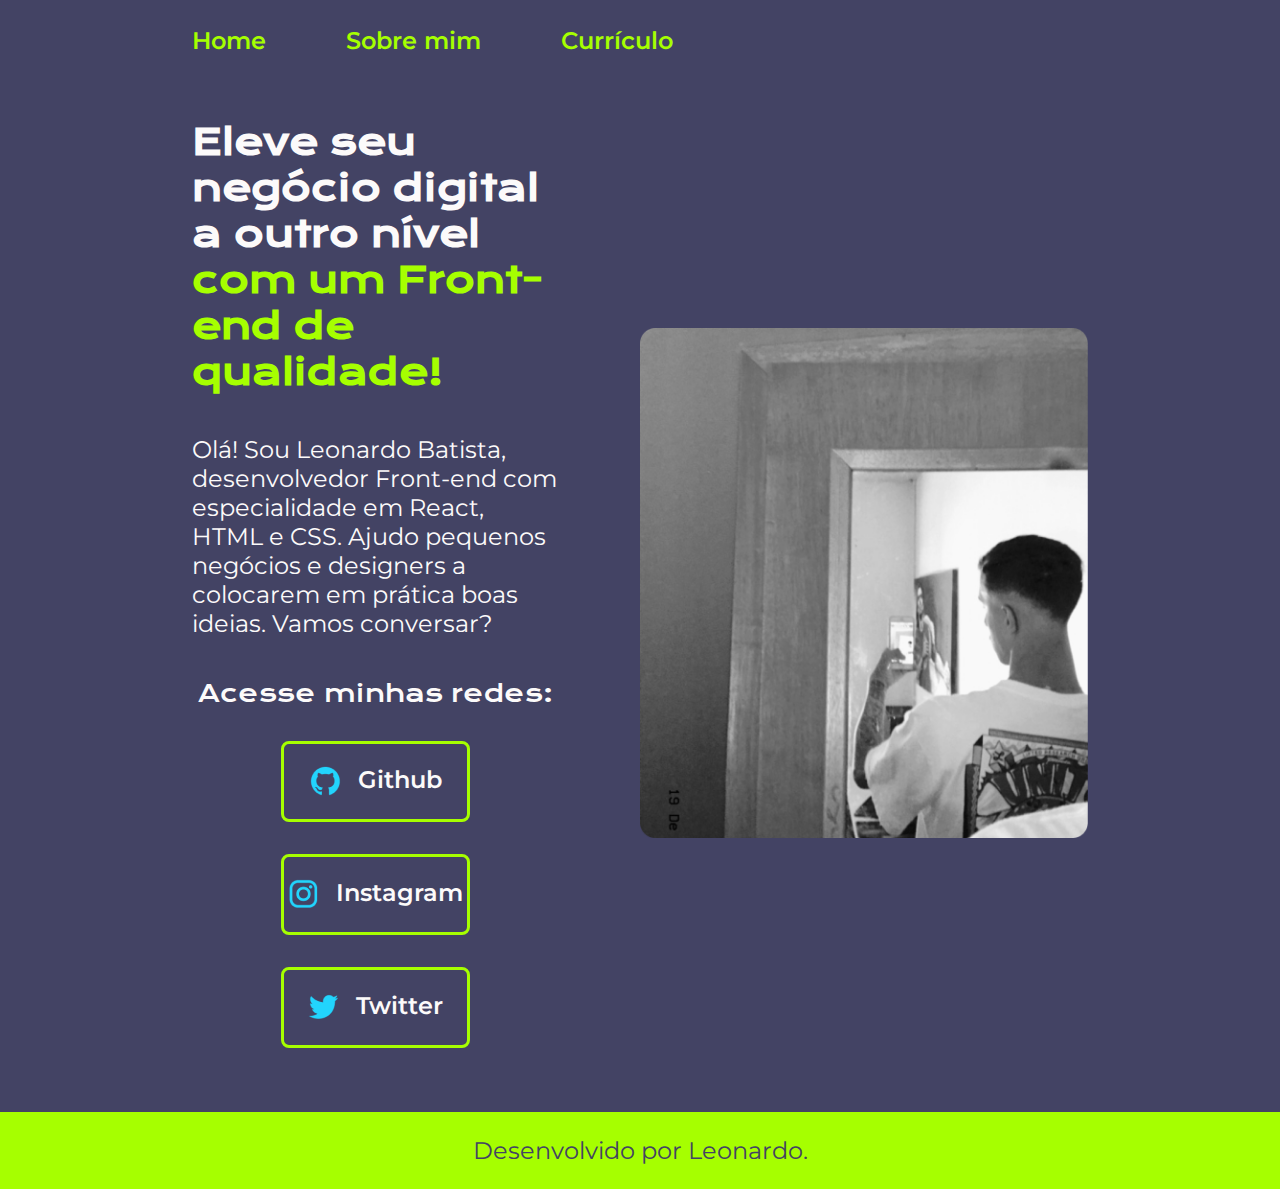
==== index.html @ c2f0f53d "Add files via upload" ====
<!DOCTYPE html>
<html lang="pt-br">

<head>
  <meta charset="UTF-8">
  <meta http-equiv="X-UA-Compatible" content="IE=edge">
  <meta name="viewport" content="width=device-width, initial-scale=1.0">
  <title>Home</title>
  <link rel="stylesheet" href="./styles/style.css">
</head>
<body>
  <header class="cabeçalho">
    <nav class="cabeçalho__menu">
      <a class="cabeçalho__menu__link" href="index.html">Home</a>
      <a class="cabeçalho__menu__link" href="about.html">Sobre mim</a>
      <a class="cabeçalho__menu__link" href="curriculo.html">Currículo</a>
    </nav>
  </header>
    <main class="apresentaçao">
      <section class="apresentaçao__conteudo">
        <h1 class="apresentaçao__conteudo__titulo">Eleve seu negócio digital a outro nível <strong class="titulo-destaque">com um Front-end de qualidade!</strong></h1>
        <p class="apresentaçao__conteudo__texto">Olá! Sou Leonardo Batista, desenvolvedor Front-end com especialidade em React, HTML e CSS. Ajudo pequenos negócios e designers a colocarem em prática boas ideias. Vamos conversar?</p>
          <div class="apresentaçao__links">
            <h2 class="apresentaçao__links__subtitulo">Acesse minhas redes:</h2>
            <a class="apresentaçao__links__navegaçao" href="https://github.com/batistataleo1">
             <img src="./assets/github.png">
              Github
            </a>
            <a class="apresentaçao__links__navegaçao" href="https://instagram.com/batistaleo1_">
              <img src="./assets/insta.png">
               Instagram
             </a>
             <a class="apresentaçao__links__navegaçao" href="https://twitter.com/leleo_03">
              <img src="./assets/twitter.png">
               Twitter
             </a>
          </div>
      </section>
        <img class="apresentaçao__imagem" src="./assets/foto.png" alt="Foto do Leonardo programando">
    </main>
  <footer class="rodape">
    <p>Desenvolvido por Leonardo.</p>
  </footer>
</body>
</html>
---- styles/style.css ----
@import url('https://fonts.googleapis.com/css2?family=Krona+One&family=Montserrat:wght@400;600&display=swap');

:root {
    --cor-primaria: #434364;
    --cor-secundaria: #fcfafa;
    --cor-terciaria: #a6ff00;

    --fonte-principal: 'Krona One', sans-serif;
    --fonte-secundaria: 'Montserrat', sans-serif;
}

* {
    margin: 0;
    padding: 0;
}
body {
    /* height: 100vh; */
    box-sizing: border-box;
    background-color: var(--cor-primaria);
    color: #fcfafa;
}
.cabeçalho {
    padding: 2% 0 0 15%;
}
.cabeçalho__menu {
    display: flex;
    gap: 80px;
}
.cabeçalho__menu__link{
    font-family: var(--fonte-secundaria);
    font-size: 1.5rem;
    font-weight: 600;
    color: var(--cor-terciaria);
    text-decoration: none;
}
.apresentaçao {
    padding: 5% 15%;
    display: flex;
    align-items: center;
    justify-content: space-between;
    gap: 82px;
}
.apresentaçao__conteudo {
    width: 50%;
    display: flex;
    flex-direction: column;
    gap: 40px;
}
.apresentaçao__conteudo__titulo {
    font-size: 2.25rem;
    font-family: var(--fonte-principal);
}
.titulo-destaque {
    color: var(--cor-terciaria);
}
.apresentaçao__conteudo__texto {
    font-size: 1.5rem;
    font-family: var(--fonte-secundaria);
}
.apresentaçao__links {
    display: flex;
    flex-direction: column;
    align-items: center;
    justify-content: space-between;
    gap: 32px;
}
.apresentaçao__links__subtitulo {
    font-family: var(--fonte-principal);
    font-weight: 400;
    font-size: 1.5rem;
}
.apresentaçao__links__navegaçao {
    /* background-color: #a6ff00; */
    display: flex;
    justify-content: center;
    gap: 16px;
    border: 3px solid var(--cor-terciaria);
    width: 50%;
    text-align: center;
    border-radius: 8px;
    font-size: 1.5rem;
    font-weight: 600;
    padding: 21.5px 0;
    text-decoration: none;
    color: var(--cor-secundaria);
    font-family: var(--fonte-secundaria);
}
.apresentaçao__links__navegaçao:hover {
    background-color: var(--cor-terciaria);
    transform: scale(0.8);
    transform: scale(0.8);
    transform: scale(0.8);
    transition: 1.5s;
}
.apresentaçao__imagem {
    width: 50%;
}
.rodape {
    padding: 24px;
    color: var(--cor-primaria);
    background-color: var(--cor-terciaria);
    text-align: center;
    font-family: var(--fonte-secundaria);
    font-size: 1.5rem;
    font-weight: 400;
}
.apresentaçao__conteudo__texto a{
    text-decoration: none;
    color: var(--cor-terciaria);
}

@media (max-width: 1200px) {
    .cabeçalho {
        padding: 10%;
    }
    .cabeçalho__menu {
        justify-content: center;
    }
    .apresentaçao {
        flex-direction: column-reverse;
        padding: 5%;
    }
    .apresentaçao__conteudo {
        width: auto;
    }
}
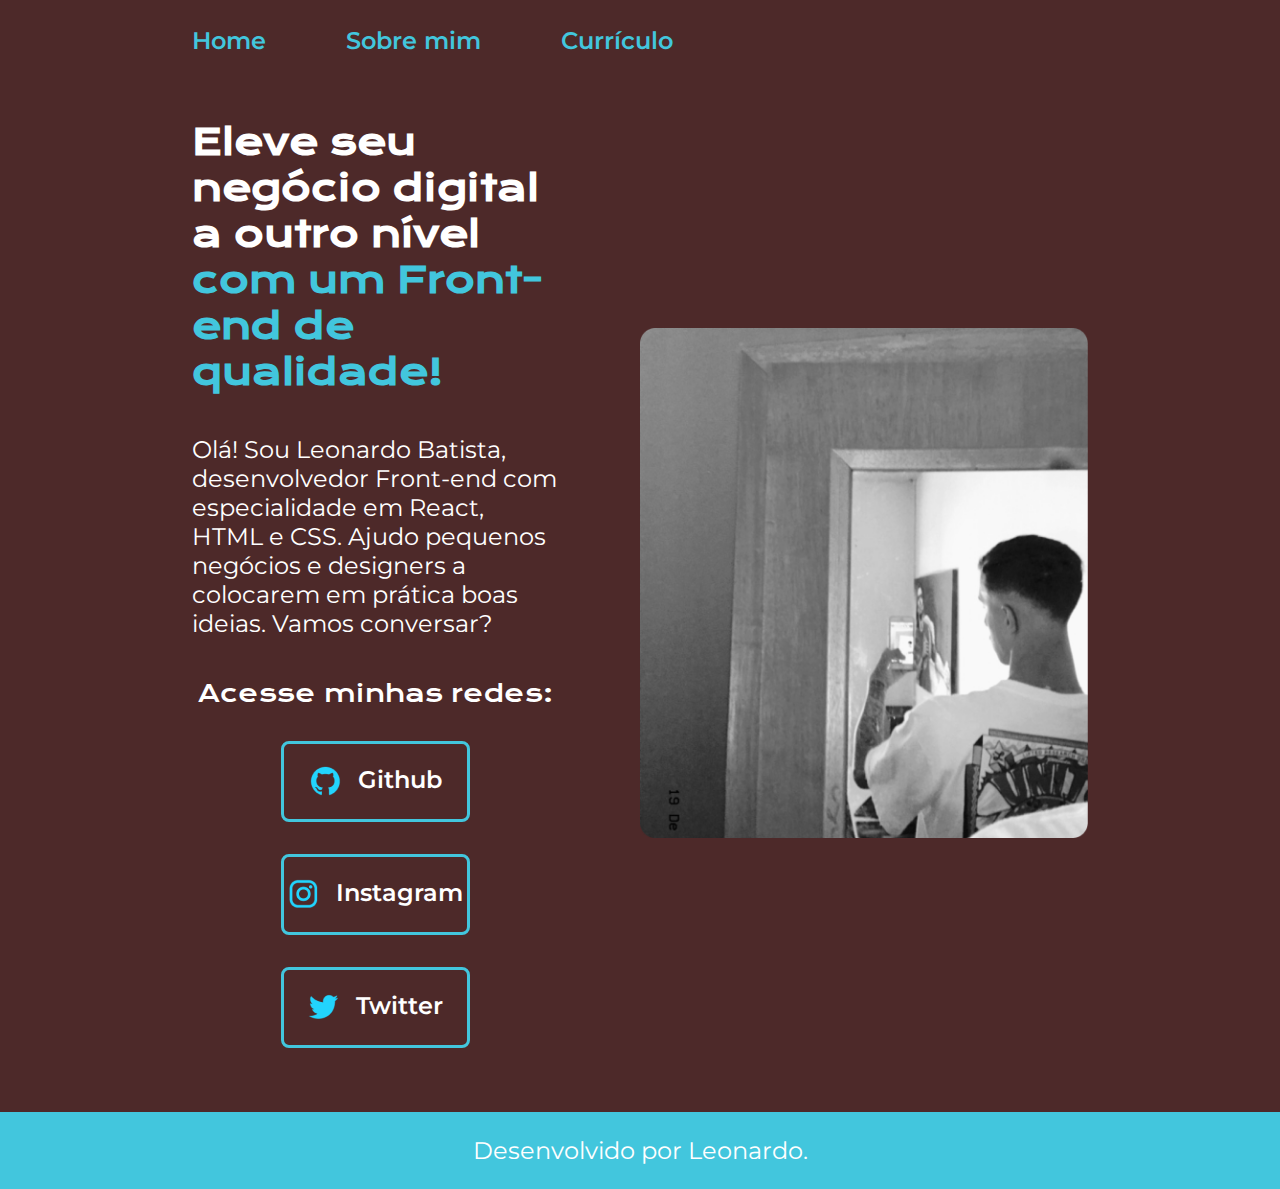
==== commit e4164079: "Add files via upload" ====
--- a/index.html
+++ b/index.html
@@ -26,11 +26,11 @@
              <img src="./assets/github.png">
               Github
             </a>
-            <a class="apresentaçao__links__navegaçao" href="https://instagram.com/batistaleo1_">
+            <a class="apresentaçao__links__navegaçao" href="https://instagram.com/batista_leo10">
               <img src="./assets/insta.png">
                Instagram
              </a>
-             <a class="apresentaçao__links__navegaçao" href="https://twitter.com/leleo_03">
+             <a class="apresentaçao__links__navegaçao" href="https://twitter.com/batistaleo10">
               <img src="./assets/twitter.png">
                Twitter
              </a>
--- a/styles/style.css
+++ b/styles/style.css
@@ -1,9 +1,9 @@
 @import url('https://fonts.googleapis.com/css2?family=Krona+One&family=Montserrat:wght@400;600&display=swap');
 
 :root {
-    --cor-primaria: #434364;
-    --cor-secundaria: #fcfafa;
-    --cor-terciaria: #a6ff00;
+    --cor-primaria: #4d2929;
+    --cor-secundaria: #ffffff;
+    --cor-terciaria: #42c6dd;
 
     --fonte-principal: 'Krona One', sans-serif;
     --fonte-secundaria: 'Montserrat', sans-serif;
@@ -17,7 +17,7 @@
     /* height: 100vh; */
     box-sizing: border-box;
     background-color: var(--cor-primaria);
-    color: #fcfafa;
+    color: var(--cor-secundaria);
 }
 .cabeçalho {
     padding: 2% 0 0 15%;
@@ -97,7 +97,7 @@
 }
 .rodape {
     padding: 24px;
-    color: var(--cor-primaria);
+    color: var(--cor-secundaria);
     background-color: var(--cor-terciaria);
     text-align: center;
     font-family: var(--fonte-secundaria);
@@ -110,11 +110,13 @@
 }
 
 @media (max-width: 1200px) {
+
     .cabeçalho {
-        padding: 10%;
+        padding: 15%;
     }
     .cabeçalho__menu {
         justify-content: center;
+        gap: 50px;
     }
     .apresentaçao {
         flex-direction: column-reverse;
@@ -122,6 +124,7 @@
     }
     .apresentaçao__conteudo {
         width: auto;
+        padding: 15%;
     }
 }
 
